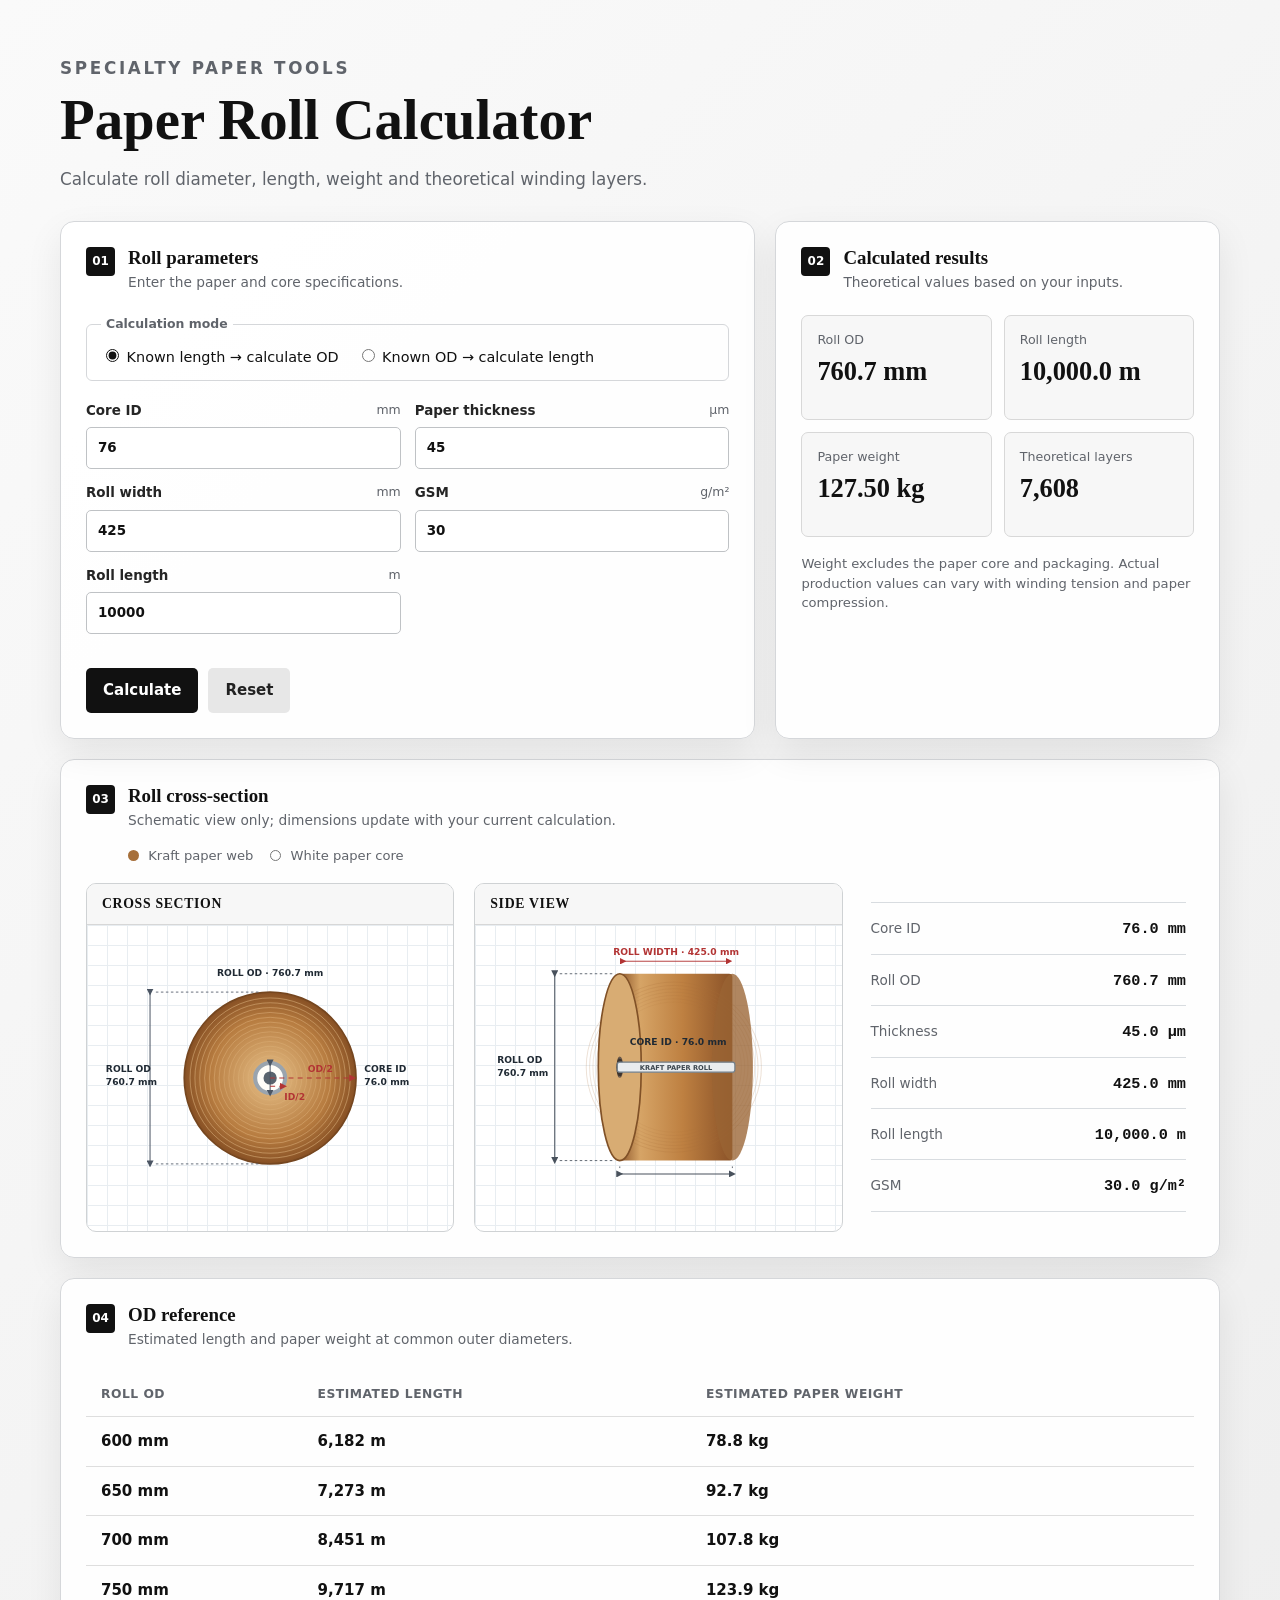
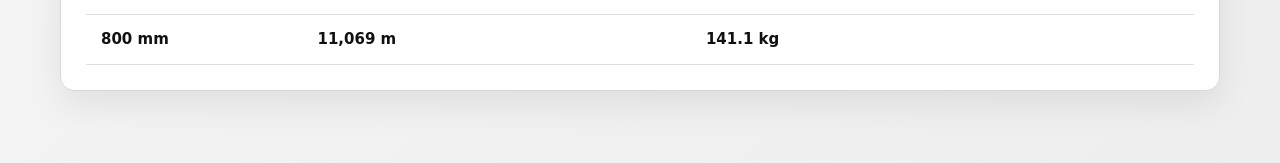
==== index.html @ d394c7b8 "Initial commit: Paper Roll Calculator (English only)" ====
<!doctype html>
<html lang="en">
<head>
  <meta charset="utf-8">
  <meta name="viewport" content="width=device-width, initial-scale=1">
  <title>Paper Roll Calculator</title>
  <link rel="stylesheet" href="style.css">
</head>
<body>
  <main class="page-shell">
    <header class="hero">
      <p class="eyebrow">SPECIALTY PAPER TOOLS</p>
      <h1>Paper Roll Calculator</h1>
      <p>Calculate roll diameter, length, weight and theoretical winding layers.</p>
    </header>

    <section class="calculator-grid" aria-label="Paper roll calculator">
      <form class="card input-card" id="calculator-form">
        <div class="card-heading"><span>01</span><div><h2>Roll parameters</h2><p>Enter the paper and core specifications.</p></div></div>

        <fieldset class="mode-control">
          <legend>Calculation mode</legend>
          <label><input type="radio" name="mode" value="length" checked> Known length → calculate OD</label>
          <label><input type="radio" name="mode" value="od"> Known OD → calculate length</label>
        </fieldset>

        <div class="field-grid">
          <label>Core ID <span>mm</span><input id="core-id" type="number" min="1" step="0.1" value="76"></label>
          <label>Paper thickness <span>μm</span><input id="thickness" type="number" min="0.1" step="0.1" value="45"></label>
          <label>Roll width <span>mm</span><input id="width" type="number" min="1" step="0.1" value="425"></label>
          <label>GSM <span>g/m²</span><input id="gsm" type="number" min="1" step="0.1" value="30"></label>
          <label id="length-field">Roll length <span>m</span><input id="length" type="number" min="1" step="1" value="10000"></label>
          <label id="od-field" class="is-hidden">Roll OD <span>mm</span><input id="od" type="number" min="1" step="0.1" value="760.7"></label>
        </div>
        <p class="form-error" id="form-error" role="alert"></p>
        <div class="button-row"><button type="submit">Calculate</button><button type="button" class="secondary" id="reset">Reset</button></div>
      </form>

      <section class="card results-card" aria-live="polite">
        <div class="card-heading"><span>02</span><div><h2>Calculated results</h2><p>Theoretical values based on your inputs.</p></div></div>
        <div class="results-grid">
          <div><span>Roll OD</span><strong id="result-od">—</strong></div>
          <div><span>Roll length</span><strong id="result-length">—</strong></div>
          <div><span>Paper weight</span><strong id="result-weight">—</strong></div>
          <div><span>Theoretical layers</span><strong id="result-layers">—</strong></div>
        </div>
        <p class="note">Weight excludes the paper core and packaging. Actual production values can vary with winding tension and paper compression.</p>
      </section>
    </section>

    <section class="card visual-card">
      <div class="card-heading"><span>03</span><div><h2>Roll cross-section</h2><p>Schematic view only; dimensions update with your current calculation.</p></div></div>
      <div class="visual-legend"><span class="swatch paper"></span> Kraft paper web <span class="swatch core"></span> White paper core</div>
      <div class="visual-grid">
        <figure class="roll-figure"><figcaption>Cross section</figcaption><div id="cross-section" class="svg-wrap"></div></figure>
        <figure class="roll-figure"><figcaption>Side view</figcaption><div id="side-view" class="svg-wrap"></div></figure>
        <aside class="spec-summary" aria-label="Current roll specifications" id="spec-summary"></aside>
      </div>
    </section>

    <section class="card compare-card">
      <div class="card-heading"><span>04</span><div><h2>OD reference</h2><p>Estimated length and paper weight at common outer diameters.</p></div></div>
      <div class="table-wrap"><table><thead><tr><th>Roll OD</th><th>Estimated length</th><th>Estimated paper weight</th></tr></thead><tbody id="comparison-body"></tbody></table></div>
    </section>
  </main>
  <script src="script.js"></script>
</body>
</html>
---- style.css ----
:root { --ink:#111; --muted:#60646b; --line:#d5d7da; --paper:#f1f2f3; --paper-light:#fff; --kraft:#a66f3a; --kraft-dark:#75461f; --core:#faf9f5; --accent:#111; --shadow:0 14px 36px rgba(0,0,0,.08); }
* { box-sizing:border-box; }
body { margin:0; color:var(--ink); font:15px/1.5 Inter, ui-sans-serif, system-ui, -apple-system, "Segoe UI", sans-serif; background:linear-gradient(135deg,#fafafa,#eeeeee); }
.page-shell { width:min(1160px,calc(100% - 32px)); margin:0 auto; padding:56px 0 72px; }
.hero { max-width:700px; margin-bottom:28px; }.eyebrow { margin:0 0 8px; color:var(--accent); font-size:.74rem; font-weight:800; letter-spacing:.16em; }.hero h1 { margin:0; font:700 clamp(2rem,5vw,3.55rem)/1.08 Georgia,serif; }.hero p { color:var(--muted); font-size:1.05rem; }
.calculator-grid { display:grid; grid-template-columns:1.22fr .78fr; gap:20px; }.card { background:rgba(255,255,255,.94); border:1px solid var(--line); border-radius:14px; box-shadow:var(--shadow); padding:25px; }.card-heading { display:flex; gap:13px; align-items:flex-start; margin-bottom:22px; }.card-heading>span { display:grid; place-items:center; flex:0 0 29px; height:29px; border-radius:4px; background:#111; color:#fff; font-size:.75rem; font-weight:800; }.card h2 { margin:0; font:700 1.18rem/1.15 Georgia,serif; }.card-heading p { margin:4px 0 0; color:var(--muted); font-size:.86rem; }
fieldset { margin:0 0 20px; padding:12px 14px; border:1px solid var(--line); border-radius:6px; } legend { color:var(--muted); padding:0 5px; font-size:.78rem; font-weight:700; }.mode-control { display:flex; gap:18px; flex-wrap:wrap; }.mode-control label { cursor:pointer; font-size:.9rem; }.mode-control input { accent-color:var(--accent); }
.field-grid { display:grid; grid-template-columns:repeat(2,1fr); gap:14px; }.field-grid label { display:grid; grid-template-columns:1fr auto; gap:6px; color:#252525; font-size:.84rem; font-weight:700; }.field-grid label span { color:var(--muted); font-size:.78rem; font-weight:500; }.field-grid input { grid-column:1/-1; width:100%; border:1px solid #bfc2c5; border-radius:5px; background:#fff; color:var(--ink); padding:10px 11px; font:inherit; outline:none; }.field-grid input:focus { border-color:#111; box-shadow:0 0 0 3px rgba(0,0,0,.1); }.is-hidden { display:none !important; }.form-error { min-height:1.25em; margin:12px 0 0; color:#a4352d; font-size:.85rem; }.button-row { display:flex; gap:10px; margin-top:5px; } button { border:0; border-radius:5px; background:var(--accent); color:white; cursor:pointer; padding:11px 17px; font:inherit; font-weight:750; } button:hover { background:#333; } button.secondary { background:#e7e7e7; color:#222; }
.results-grid { display:grid; grid-template-columns:repeat(2,1fr); gap:12px; }.results-grid>div { min-height:105px; padding:15px; border:1px solid #d8d8d8; border-radius:7px; background:#f7f7f7; }.results-grid span { display:block; color:var(--muted); font-size:.79rem; }.results-grid strong { display:block; margin-top:8px; font:700 clamp(1.25rem,2.5vw,1.65rem)/1.05 Georgia,serif; color:var(--accent); }.note { margin:17px 0 0; color:var(--muted); font-size:.82rem; }
.visual-card,.compare-card { margin-top:20px; }.visual-legend { margin:-7px 0 17px 42px; color:var(--muted); font-size:.82rem; }.swatch { display:inline-block; width:11px; height:11px; margin:0 5px 0 13px; border-radius:50%; vertical-align:-1px; }.swatch:first-child { margin-left:0; }.swatch.paper { background:var(--kraft); }.swatch.core { background:#fff; border:1px solid #777; }.visual-grid { display:grid; grid-template-columns:minmax(0,1fr) minmax(0,1fr) minmax(220px,.9fr); gap:20px; align-items:stretch; }.roll-figure { margin:0; min-width:0; border:1px solid #cfd2d4; border-radius:10px; background:#fff; overflow:hidden; }.roll-figure figcaption { padding:12px 15px; color:#111; border-bottom:1px solid #d7d7d7; background:#f7f7f7; font:700 .86rem Georgia,serif; text-transform:uppercase; letter-spacing:.05em; }.svg-wrap { min-height:305px; padding:8px; background-image:linear-gradient(#e8edf1 1px,transparent 1px),linear-gradient(90deg,#e8edf1 1px,transparent 1px); background-size:20px 20px; }.svg-wrap svg { display:block; width:100%; height:290px; }.spec-summary { display:grid; align-content:center; padding:0 8px; }.spec-summary div { display:flex; justify-content:space-between; align-items:baseline; gap:12px; padding:15px 0; border-bottom:1px solid #d8dce0; }.spec-summary div:first-child { border-top:1px solid #d8dce0; }.spec-summary span { color:var(--muted); font-size:.85rem; }.spec-summary strong { color:#111; font:700 .95rem ui-monospace,SFMono-Regular,Menlo,Consolas,monospace; text-align:right; }.table-wrap { overflow-x:auto; } table { width:100%; border-collapse:collapse; text-align:left; } th,td { padding:13px 15px; border-bottom:1px solid #dedede; white-space:nowrap; } th { color:var(--muted); font-size:.77rem; letter-spacing:.04em; text-transform:uppercase; } td { font-weight:650; } td:first-child { color:var(--accent); }
@media (max-width:960px) { .visual-grid { grid-template-columns:1fr 1fr; }.spec-summary { grid-column:1/-1; grid-template-columns:repeat(3,1fr); gap:0 18px; }.spec-summary div { padding:12px 0; } }
@media (max-width:760px) { .page-shell { width:min(100% - 22px,1160px); padding-top:33px; }.calculator-grid,.visual-grid { grid-template-columns:1fr; }.card { padding:19px; }.visual-legend { margin-left:0; }.svg-wrap { min-height:265px; }.svg-wrap svg { height:250px; }.spec-summary { grid-column:auto; grid-template-columns:1fr; } }
@media (max-width:410px) { .field-grid,.results-grid { grid-template-columns:1fr; }.mode-control { display:grid; gap:8px; } }
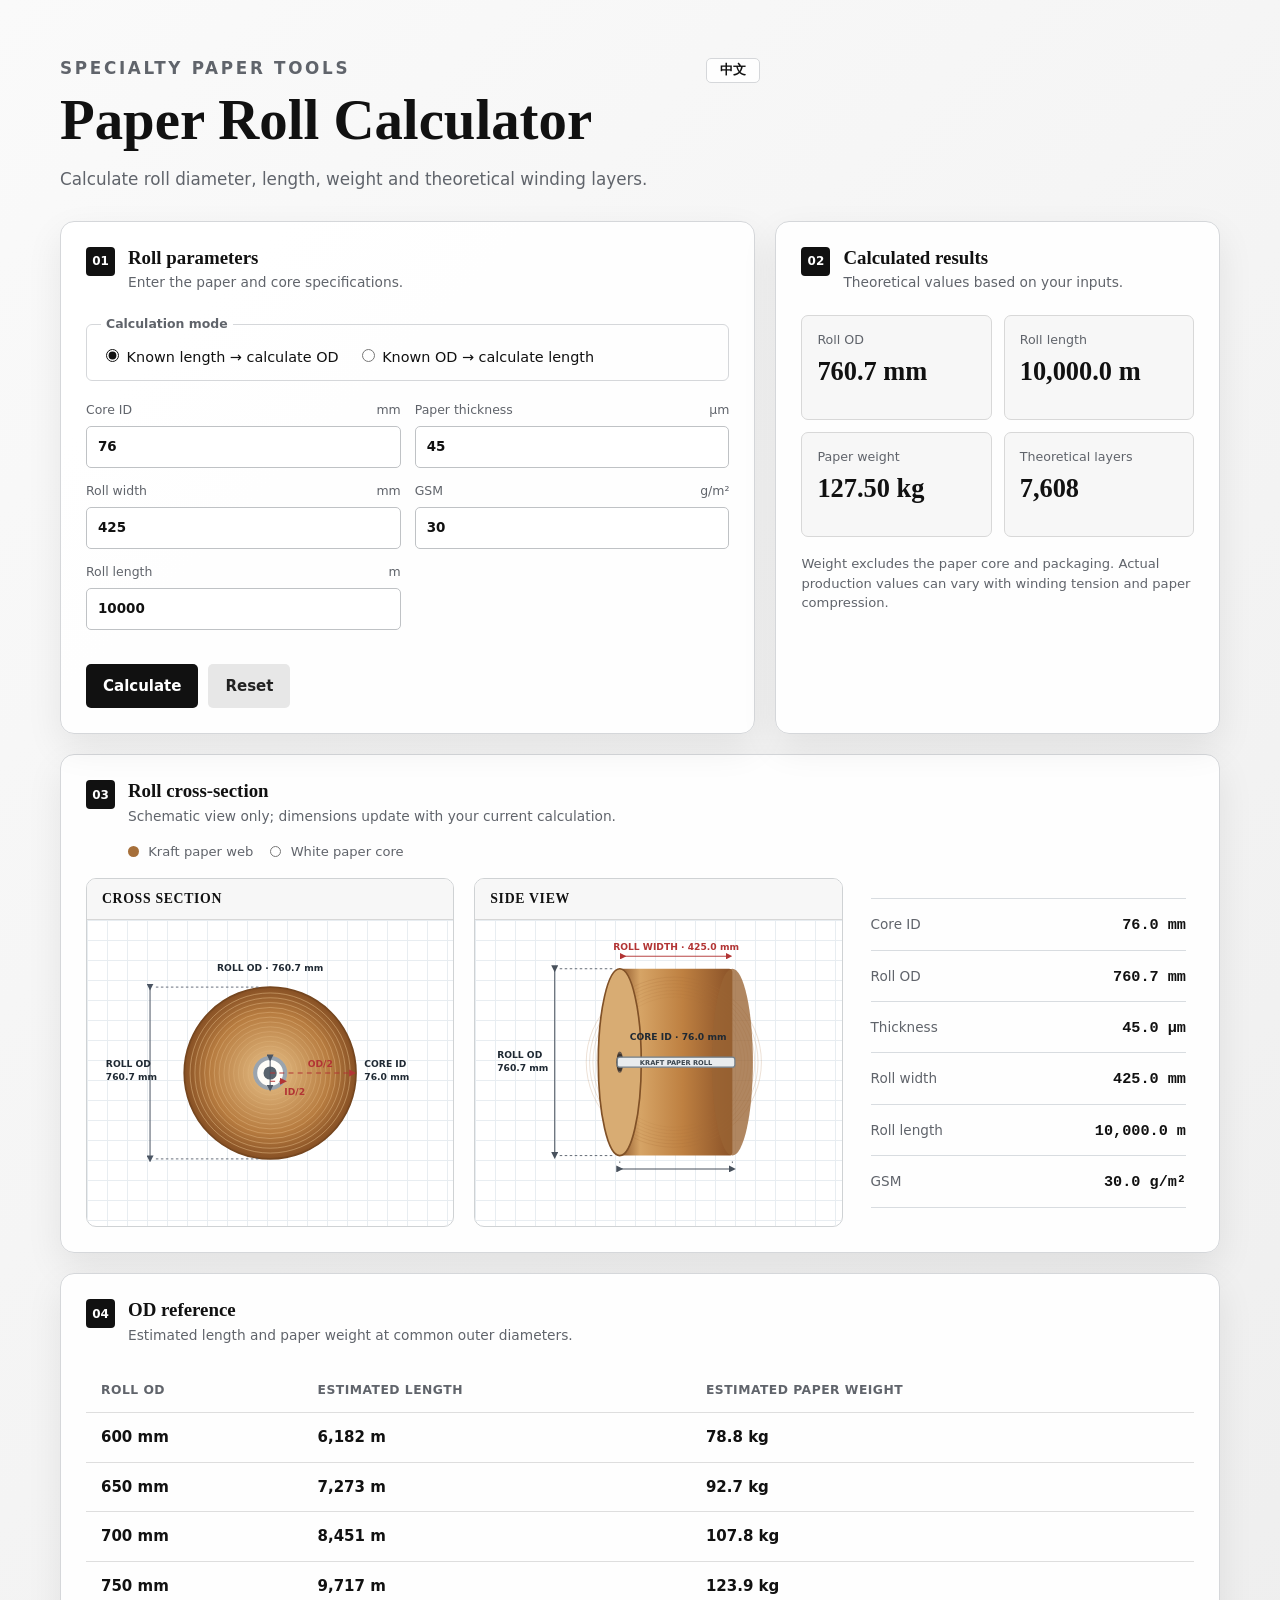
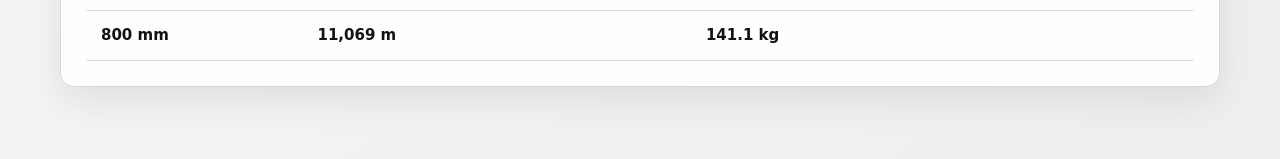
==== commit 2b6b7619: "feat: add Chinese/English bilingual support, README docs (CC BY-NC-SA 4.0)" ====
--- a/index.html
+++ b/index.html
@@ -1,66 +1,69 @@
 <!doctype html>
-<html lang="en">
+<html lang="en" id="html-root">
 <head>
   <meta charset="utf-8">
   <meta name="viewport" content="width=device-width, initial-scale=1">
-  <title>Paper Roll Calculator</title>
+  <title data-i18n="title">Paper Roll Calculator</title>
   <link rel="stylesheet" href="style.css">
 </head>
 <body>
   <main class="page-shell">
     <header class="hero">
-      <p class="eyebrow">SPECIALTY PAPER TOOLS</p>
-      <h1>Paper Roll Calculator</h1>
-      <p>Calculate roll diameter, length, weight and theoretical winding layers.</p>
+      <div class="hero-top">
+        <p class="eyebrow" data-i18n="eyebrow">SPECIALTY PAPER TOOLS</p>
+        <button class="lang-toggle" id="lang-toggle" type="button" aria-label="Switch language">中文</button>
+      </div>
+      <h1 data-i18n="heading">Paper Roll Calculator</h1>
+      <p data-i18n="subheading">Calculate roll diameter, length, weight and theoretical winding layers.</p>
     </header>
 
     <section class="calculator-grid" aria-label="Paper roll calculator">
       <form class="card input-card" id="calculator-form">
-        <div class="card-heading"><span>01</span><div><h2>Roll parameters</h2><p>Enter the paper and core specifications.</p></div></div>
+        <div class="card-heading"><span>01</span><div><h2 data-i18n="input_title">Roll parameters</h2><p data-i18n="input_desc">Enter the paper and core specifications.</p></div></div>
 
         <fieldset class="mode-control">
-          <legend>Calculation mode</legend>
-          <label><input type="radio" name="mode" value="length" checked> Known length → calculate OD</label>
-          <label><input type="radio" name="mode" value="od"> Known OD → calculate length</label>
+          <legend data-i18n="mode_legend">Calculation mode</legend>
+          <label><input type="radio" name="mode" value="length" checked> <span data-i18n="mode_length">Known length → calculate OD</span></label>
+          <label><input type="radio" name="mode" value="od"> <span data-i18n="mode_od">Known OD → calculate length</span></label>
         </fieldset>
 
         <div class="field-grid">
-          <label>Core ID <span>mm</span><input id="core-id" type="number" min="1" step="0.1" value="76"></label>
-          <label>Paper thickness <span>μm</span><input id="thickness" type="number" min="0.1" step="0.1" value="45"></label>
-          <label>Roll width <span>mm</span><input id="width" type="number" min="1" step="0.1" value="425"></label>
-          <label>GSM <span>g/m²</span><input id="gsm" type="number" min="1" step="0.1" value="30"></label>
-          <label id="length-field">Roll length <span>m</span><input id="length" type="number" min="1" step="1" value="10000"></label>
-          <label id="od-field" class="is-hidden">Roll OD <span>mm</span><input id="od" type="number" min="1" step="0.1" value="760.7"></label>
+          <label><span data-i18n="f_core_id">Core ID</span> <em>mm</em><input id="core-id" type="number" min="1" step="0.1" value="76"></label>
+          <label><span data-i18n="f_thickness">Paper thickness</span> <em>μm</em><input id="thickness" type="number" min="0.1" step="0.1" value="45"></label>
+          <label><span data-i18n="f_width">Roll width</span> <em>mm</em><input id="width" type="number" min="1" step="0.1" value="425"></label>
+          <label><span data-i18n="f_gsm">GSM</span> <em>g/m²</em><input id="gsm" type="number" min="1" step="0.1" value="30"></label>
+          <label id="length-field"><span data-i18n="f_length">Roll length</span> <em>m</em><input id="length" type="number" min="1" step="1" value="10000"></label>
+          <label id="od-field" class="is-hidden"><span data-i18n="f_od">Roll OD</span> <em>mm</em><input id="od" type="number" min="1" step="0.1" value="760.7"></label>
         </div>
         <p class="form-error" id="form-error" role="alert"></p>
-        <div class="button-row"><button type="submit">Calculate</button><button type="button" class="secondary" id="reset">Reset</button></div>
+        <div class="button-row"><button type="submit" data-i18n="btn_calc">Calculate</button><button type="button" class="secondary" id="reset" data-i18n="btn_reset">Reset</button></div>
       </form>
 
       <section class="card results-card" aria-live="polite">
-        <div class="card-heading"><span>02</span><div><h2>Calculated results</h2><p>Theoretical values based on your inputs.</p></div></div>
+        <div class="card-heading"><span>02</span><div><h2 data-i18n="result_title">Calculated results</h2><p data-i18n="result_desc">Theoretical values based on your inputs.</p></div></div>
         <div class="results-grid">
-          <div><span>Roll OD</span><strong id="result-od">—</strong></div>
-          <div><span>Roll length</span><strong id="result-length">—</strong></div>
-          <div><span>Paper weight</span><strong id="result-weight">—</strong></div>
-          <div><span>Theoretical layers</span><strong id="result-layers">—</strong></div>
+          <div><span data-i18n="r_od">Roll OD</span><strong id="result-od">—</strong></div>
+          <div><span data-i18n="r_length">Roll length</span><strong id="result-length">—</strong></div>
+          <div><span data-i18n="r_weight">Paper weight</span><strong id="result-weight">—</strong></div>
+          <div><span data-i18n="r_layers">Theoretical layers</span><strong id="result-layers">—</strong></div>
         </div>
-        <p class="note">Weight excludes the paper core and packaging. Actual production values can vary with winding tension and paper compression.</p>
+        <p class="note" data-i18n="result_note">Weight excludes the paper core and packaging. Actual production values can vary with winding tension and paper compression.</p>
       </section>
     </section>
 
     <section class="card visual-card">
-      <div class="card-heading"><span>03</span><div><h2>Roll cross-section</h2><p>Schematic view only; dimensions update with your current calculation.</p></div></div>
-      <div class="visual-legend"><span class="swatch paper"></span> Kraft paper web <span class="swatch core"></span> White paper core</div>
+      <div class="card-heading"><span>03</span><div><h2 data-i18n="visual_title">Roll cross-section</h2><p data-i18n="visual_desc">Schematic view only; dimensions update with your current calculation.</p></div></div>
+      <div class="visual-legend"><span class="swatch paper"></span> <span data-i18n="legend_paper">Kraft paper web</span> <span class="swatch core"></span> <span data-i18n="legend_core">White paper core</span></div>
       <div class="visual-grid">
-        <figure class="roll-figure"><figcaption>Cross section</figcaption><div id="cross-section" class="svg-wrap"></div></figure>
-        <figure class="roll-figure"><figcaption>Side view</figcaption><div id="side-view" class="svg-wrap"></div></figure>
+        <figure class="roll-figure"><figcaption data-i18n="fig_cross">Cross section</figcaption><div id="cross-section" class="svg-wrap"></div></figure>
+        <figure class="roll-figure"><figcaption data-i18n="fig_side">Side view</figcaption><div id="side-view" class="svg-wrap"></div></figure>
         <aside class="spec-summary" aria-label="Current roll specifications" id="spec-summary"></aside>
       </div>
     </section>
 
     <section class="card compare-card">
-      <div class="card-heading"><span>04</span><div><h2>OD reference</h2><p>Estimated length and paper weight at common outer diameters.</p></div></div>
-      <div class="table-wrap"><table><thead><tr><th>Roll OD</th><th>Estimated length</th><th>Estimated paper weight</th></tr></thead><tbody id="comparison-body"></tbody></table></div>
+      <div class="card-heading"><span>04</span><div><h2 data-i18n="compare_title">OD reference</h2><p data-i18n="compare_desc">Estimated length and paper weight at common outer diameters.</p></div></div>
+      <div class="table-wrap"><table><thead><tr><th data-i18n="th_od">Roll OD</th><th data-i18n="th_length">Estimated length</th><th data-i18n="th_weight">Estimated paper weight</th></tr></thead><tbody id="comparison-body"></tbody></table></div>
     </section>
   </main>
   <script src="script.js"></script>
--- a/style.css
+++ b/style.css
@@ -2,10 +2,10 @@
 * { box-sizing:border-box; }
 body { margin:0; color:var(--ink); font:15px/1.5 Inter, ui-sans-serif, system-ui, -apple-system, "Segoe UI", sans-serif; background:linear-gradient(135deg,#fafafa,#eeeeee); }
 .page-shell { width:min(1160px,calc(100% - 32px)); margin:0 auto; padding:56px 0 72px; }
-.hero { max-width:700px; margin-bottom:28px; }.eyebrow { margin:0 0 8px; color:var(--accent); font-size:.74rem; font-weight:800; letter-spacing:.16em; }.hero h1 { margin:0; font:700 clamp(2rem,5vw,3.55rem)/1.08 Georgia,serif; }.hero p { color:var(--muted); font-size:1.05rem; }
+.hero { max-width:700px; margin-bottom:28px; }.hero-top { display:flex; justify-content:space-between; align-items:flex-start; gap:12px; }.eyebrow { margin:0 0 8px; color:var(--accent); font-size:.74rem; font-weight:800; letter-spacing:.16em; }.hero h1 { margin:0; font:700 clamp(2rem,5vw,3.55rem)/1.08 Georgia,serif; }.hero p { color:var(--muted); font-size:1.05rem; }.lang-toggle { flex-shrink:0; margin-top:2px; padding:5px 13px; border:1.5px solid var(--line); border-radius:5px; background:rgba(255,255,255,.85); color:var(--ink); font:700 .8rem/1 system-ui,sans-serif; cursor:pointer; transition:border-color .15s,background .15s; }.lang-toggle:hover { border-color:var(--accent); background:#fff; }
 .calculator-grid { display:grid; grid-template-columns:1.22fr .78fr; gap:20px; }.card { background:rgba(255,255,255,.94); border:1px solid var(--line); border-radius:14px; box-shadow:var(--shadow); padding:25px; }.card-heading { display:flex; gap:13px; align-items:flex-start; margin-bottom:22px; }.card-heading>span { display:grid; place-items:center; flex:0 0 29px; height:29px; border-radius:4px; background:#111; color:#fff; font-size:.75rem; font-weight:800; }.card h2 { margin:0; font:700 1.18rem/1.15 Georgia,serif; }.card-heading p { margin:4px 0 0; color:var(--muted); font-size:.86rem; }
 fieldset { margin:0 0 20px; padding:12px 14px; border:1px solid var(--line); border-radius:6px; } legend { color:var(--muted); padding:0 5px; font-size:.78rem; font-weight:700; }.mode-control { display:flex; gap:18px; flex-wrap:wrap; }.mode-control label { cursor:pointer; font-size:.9rem; }.mode-control input { accent-color:var(--accent); }
-.field-grid { display:grid; grid-template-columns:repeat(2,1fr); gap:14px; }.field-grid label { display:grid; grid-template-columns:1fr auto; gap:6px; color:#252525; font-size:.84rem; font-weight:700; }.field-grid label span { color:var(--muted); font-size:.78rem; font-weight:500; }.field-grid input { grid-column:1/-1; width:100%; border:1px solid #bfc2c5; border-radius:5px; background:#fff; color:var(--ink); padding:10px 11px; font:inherit; outline:none; }.field-grid input:focus { border-color:#111; box-shadow:0 0 0 3px rgba(0,0,0,.1); }.is-hidden { display:none !important; }.form-error { min-height:1.25em; margin:12px 0 0; color:#a4352d; font-size:.85rem; }.button-row { display:flex; gap:10px; margin-top:5px; } button { border:0; border-radius:5px; background:var(--accent); color:white; cursor:pointer; padding:11px 17px; font:inherit; font-weight:750; } button:hover { background:#333; } button.secondary { background:#e7e7e7; color:#222; }
+.field-grid { display:grid; grid-template-columns:repeat(2,1fr); gap:14px; }.field-grid label { display:grid; grid-template-columns:1fr auto; gap:6px; color:#252525; font-size:.84rem; font-weight:700; }.field-grid label span { color:var(--muted); font-size:.78rem; font-weight:500; }.field-grid label em { font-style:normal; color:var(--muted); font-size:.78rem; font-weight:500; }.field-grid input { grid-column:1/-1; width:100%; border:1px solid #bfc2c5; border-radius:5px; background:#fff; color:var(--ink); padding:10px 11px; font:inherit; outline:none; }.field-grid input:focus { border-color:#111; box-shadow:0 0 0 3px rgba(0,0,0,.1); }.is-hidden { display:none !important; }.form-error { min-height:1.25em; margin:12px 0 0; color:#a4352d; font-size:.85rem; }.button-row { display:flex; gap:10px; margin-top:5px; } button { border:0; border-radius:5px; background:var(--accent); color:white; cursor:pointer; padding:11px 17px; font:inherit; font-weight:750; } button:hover { background:#333; } button.secondary { background:#e7e7e7; color:#222; }
 .results-grid { display:grid; grid-template-columns:repeat(2,1fr); gap:12px; }.results-grid>div { min-height:105px; padding:15px; border:1px solid #d8d8d8; border-radius:7px; background:#f7f7f7; }.results-grid span { display:block; color:var(--muted); font-size:.79rem; }.results-grid strong { display:block; margin-top:8px; font:700 clamp(1.25rem,2.5vw,1.65rem)/1.05 Georgia,serif; color:var(--accent); }.note { margin:17px 0 0; color:var(--muted); font-size:.82rem; }
 .visual-card,.compare-card { margin-top:20px; }.visual-legend { margin:-7px 0 17px 42px; color:var(--muted); font-size:.82rem; }.swatch { display:inline-block; width:11px; height:11px; margin:0 5px 0 13px; border-radius:50%; vertical-align:-1px; }.swatch:first-child { margin-left:0; }.swatch.paper { background:var(--kraft); }.swatch.core { background:#fff; border:1px solid #777; }.visual-grid { display:grid; grid-template-columns:minmax(0,1fr) minmax(0,1fr) minmax(220px,.9fr); gap:20px; align-items:stretch; }.roll-figure { margin:0; min-width:0; border:1px solid #cfd2d4; border-radius:10px; background:#fff; overflow:hidden; }.roll-figure figcaption { padding:12px 15px; color:#111; border-bottom:1px solid #d7d7d7; background:#f7f7f7; font:700 .86rem Georgia,serif; text-transform:uppercase; letter-spacing:.05em; }.svg-wrap { min-height:305px; padding:8px; background-image:linear-gradient(#e8edf1 1px,transparent 1px),linear-gradient(90deg,#e8edf1 1px,transparent 1px); background-size:20px 20px; }.svg-wrap svg { display:block; width:100%; height:290px; }.spec-summary { display:grid; align-content:center; padding:0 8px; }.spec-summary div { display:flex; justify-content:space-between; align-items:baseline; gap:12px; padding:15px 0; border-bottom:1px solid #d8dce0; }.spec-summary div:first-child { border-top:1px solid #d8dce0; }.spec-summary span { color:var(--muted); font-size:.85rem; }.spec-summary strong { color:#111; font:700 .95rem ui-monospace,SFMono-Regular,Menlo,Consolas,monospace; text-align:right; }.table-wrap { overflow-x:auto; } table { width:100%; border-collapse:collapse; text-align:left; } th,td { padding:13px 15px; border-bottom:1px solid #dedede; white-space:nowrap; } th { color:var(--muted); font-size:.77rem; letter-spacing:.04em; text-transform:uppercase; } td { font-weight:650; } td:first-child { color:var(--accent); }
 @media (max-width:960px) { .visual-grid { grid-template-columns:1fr 1fr; }.spec-summary { grid-column:1/-1; grid-template-columns:repeat(3,1fr); gap:0 18px; }.spec-summary div { padding:12px 0; } }
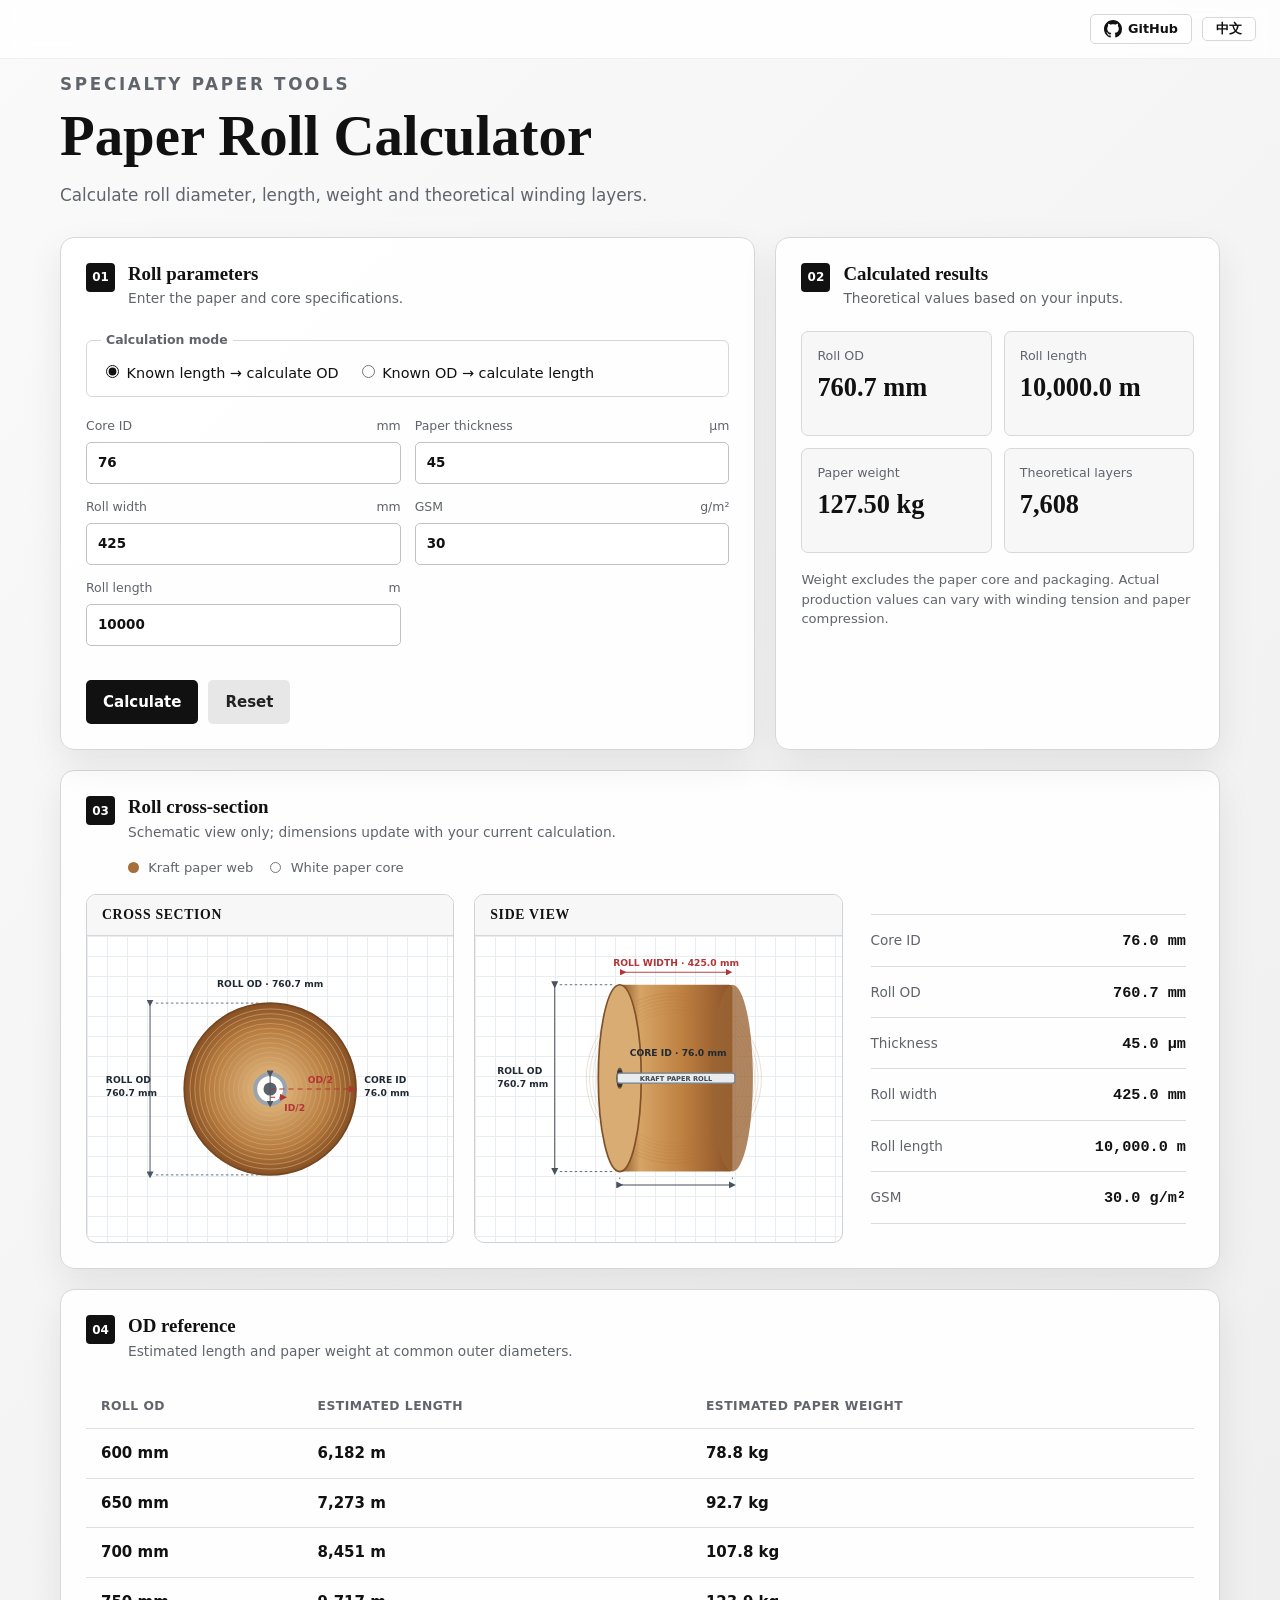
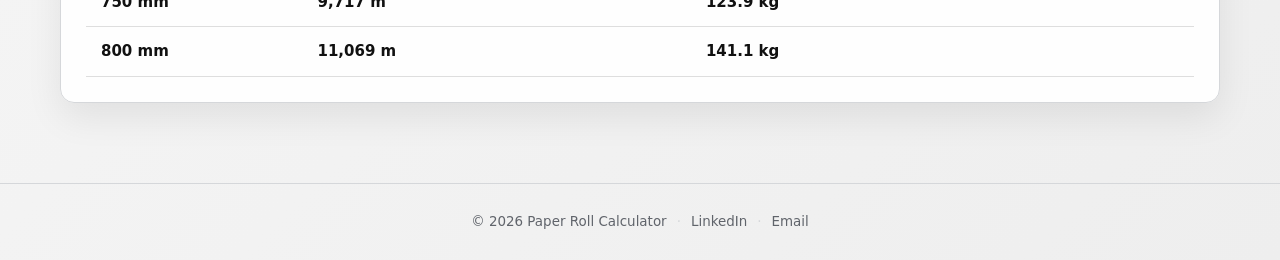
==== commit 5d4d0558: "Adjustment Changed the location of buttons, added contact information." ====
--- a/index.html
+++ b/index.html
@@ -7,11 +7,17 @@
   <link rel="stylesheet" href="style.css">
 </head>
 <body>
+  <nav class="top-bar">
+    <a class="gh-link" href="https://github.com/feyzhen/Paper-Roll-Calculator" target="_blank" rel="noopener" aria-label="GitHub repository">
+      <svg viewBox="0 0 16 16" width="18" height="18" fill="currentColor" aria-hidden="true"><path d="M8 0C3.58 0 0 3.58 0 8c0 3.54 2.29 6.53 5.47 7.59.4.07.55-.17.55-.38 0-.19-.01-.82-.01-1.49-2.01.37-2.53-.49-2.69-.94-.09-.23-.48-.94-.82-1.13-.28-.15-.68-.52-.01-.53.63-.01 1.08.58 1.23.82.72 1.21 1.87.87 2.33.66.07-.52.28-.87.51-1.07-1.78-.2-3.64-.89-3.64-3.95 0-.87.31-1.59.82-2.15-.08-.2-.36-1.02.08-2.12 0 0 .67-.21 2.2.82.64-.18 1.32-.27 2-.27.68 0 1.36.09 2 .27 1.53-1.04 2.2-.82 2.2-.82.44 1.1.16 1.92.08 2.12.51.56.82 1.27.82 2.15 0 3.07-1.87 3.75-3.65 3.95.29.25.54.73.54 1.48 0 1.07-.01 1.93-.01 2.2 0 .21.15.46.55.38A8.013 8.013 0 0016 8c0-4.42-3.58-8-8-8z"/></svg>
+      <span>GitHub</span>
+    </a>
+    <button class="lang-toggle" id="lang-toggle" type="button" aria-label="Switch language">中文</button>
+  </nav>
   <main class="page-shell">
     <header class="hero">
       <div class="hero-top">
         <p class="eyebrow" data-i18n="eyebrow">SPECIALTY PAPER TOOLS</p>
-        <button class="lang-toggle" id="lang-toggle" type="button" aria-label="Switch language">中文</button>
       </div>
       <h1 data-i18n="heading">Paper Roll Calculator</h1>
       <p data-i18n="subheading">Calculate roll diameter, length, weight and theoretical winding layers.</p>
@@ -36,7 +42,7 @@
           <label id="od-field" class="is-hidden"><span data-i18n="f_od">Roll OD</span> <em>mm</em><input id="od" type="number" min="1" step="0.1" value="760.7"></label>
         </div>
         <p class="form-error" id="form-error" role="alert"></p>
-        <div class="button-row"><button type="submit" data-i18n="btn_calc">Calculate</button><button type="button" class="secondary" id="reset" data-i18n="btn_reset">Reset</button></div>
+        <div class="button-row"><button type="submit" data-i18n="btn_calc">Calculate</button><button type="button" class="secondary" id="btn-reset" data-i18n="btn_reset">Reset</button></div>
       </form>
 
       <section class="card results-card" aria-live="polite">
@@ -66,6 +72,15 @@
       <div class="table-wrap"><table><thead><tr><th data-i18n="th_od">Roll OD</th><th data-i18n="th_length">Estimated length</th><th data-i18n="th_weight">Estimated paper weight</th></tr></thead><tbody id="comparison-body"></tbody></table></div>
     </section>
   </main>
+  <footer class="site-footer">
+    <div class="footer-inner">
+      <span class="footer-copy" data-i18n="footer_copy">&copy; 2026 Paper Roll Calculator</span>
+      <span class="footer-sep">&middot;</span>
+      <a href="https://www.linkedin.com/in/yaming-ye" target="_blank" rel="noopener" data-i18n="footer_linkedin">LinkedIn</a>
+      <span class="footer-sep">&middot;</span>
+      <a href="mailto:ming@kaifengpaper.com" data-i18n="footer_email">Email</a>
+    </div>
+  </footer>
   <script src="script.js"></script>
 </body>
 </html>
--- a/style.css
+++ b/style.css
@@ -1,13 +1,14 @@
 :root { --ink:#111; --muted:#60646b; --line:#d5d7da; --paper:#f1f2f3; --paper-light:#fff; --kraft:#a66f3a; --kraft-dark:#75461f; --core:#faf9f5; --accent:#111; --shadow:0 14px 36px rgba(0,0,0,.08); }
 * { box-sizing:border-box; }
 body { margin:0; color:var(--ink); font:15px/1.5 Inter, ui-sans-serif, system-ui, -apple-system, "Segoe UI", sans-serif; background:linear-gradient(135deg,#fafafa,#eeeeee); }
-.page-shell { width:min(1160px,calc(100% - 32px)); margin:0 auto; padding:56px 0 72px; }
-.hero { max-width:700px; margin-bottom:28px; }.hero-top { display:flex; justify-content:space-between; align-items:flex-start; gap:12px; }.eyebrow { margin:0 0 8px; color:var(--accent); font-size:.74rem; font-weight:800; letter-spacing:.16em; }.hero h1 { margin:0; font:700 clamp(2rem,5vw,3.55rem)/1.08 Georgia,serif; }.hero p { color:var(--muted); font-size:1.05rem; }.lang-toggle { flex-shrink:0; margin-top:2px; padding:5px 13px; border:1.5px solid var(--line); border-radius:5px; background:rgba(255,255,255,.85); color:var(--ink); font:700 .8rem/1 system-ui,sans-serif; cursor:pointer; transition:border-color .15s,background .15s; }.lang-toggle:hover { border-color:var(--accent); background:#fff; }
+.page-shell { width:min(1160px,calc(100% - 32px)); margin:0 auto; padding:72px 0 40px; }
+.hero { max-width:700px; margin-bottom:28px; }.hero-top { display:flex; justify-content:space-between; align-items:flex-start; gap:12px; }.eyebrow { margin:0 0 8px; color:var(--accent); font-size:.74rem; font-weight:800; letter-spacing:.16em; }.hero h1 { margin:0; font:700 clamp(2rem,5vw,3.55rem)/1.08 Georgia,serif; }.hero p { color:var(--muted); font-size:1.05rem; }.top-bar { position:fixed; top:0; right:0; left:0; z-index:100; display:flex; justify-content:flex-end; align-items:center; gap:10px; padding:14px 24px; background:rgba(255,255,255,.82); backdrop-filter:blur(10px); -webkit-backdrop-filter:blur(10px); border-bottom:1px solid rgba(0,0,0,.06); }.gh-link { display:inline-flex; align-items:center; gap:6px; padding:5px 13px; border:1.5px solid var(--line); border-radius:5px; background:rgba(255,255,255,.85); color:var(--ink); font:700 .8rem/1 system-ui,sans-serif; text-decoration:none; transition:border-color .15s,background .15s; }.gh-link:hover { border-color:var(--accent); background:#fff; }.gh-link svg { flex-shrink:0; }.lang-toggle { flex-shrink:0; padding:5px 13px; border:1.5px solid var(--line); border-radius:5px; background:rgba(255,255,255,.85); color:var(--ink); font:700 .8rem/1 system-ui,sans-serif; cursor:pointer; transition:border-color .15s,background .15s; }.lang-toggle:hover { border-color:var(--accent); background:#fff; }
+.site-footer { margin-top:40px; padding:28px 0; border-top:1px solid var(--line); text-align:center; }.footer-inner { display:flex; justify-content:center; align-items:center; gap:10px; flex-wrap:wrap; color:var(--muted); font-size:.84rem; }.footer-inner a { color:var(--muted); text-decoration:none; transition:color .15s; }.footer-inner a:hover { color:var(--ink); }.footer-sep { color:var(--line); }
 .calculator-grid { display:grid; grid-template-columns:1.22fr .78fr; gap:20px; }.card { background:rgba(255,255,255,.94); border:1px solid var(--line); border-radius:14px; box-shadow:var(--shadow); padding:25px; }.card-heading { display:flex; gap:13px; align-items:flex-start; margin-bottom:22px; }.card-heading>span { display:grid; place-items:center; flex:0 0 29px; height:29px; border-radius:4px; background:#111; color:#fff; font-size:.75rem; font-weight:800; }.card h2 { margin:0; font:700 1.18rem/1.15 Georgia,serif; }.card-heading p { margin:4px 0 0; color:var(--muted); font-size:.86rem; }
 fieldset { margin:0 0 20px; padding:12px 14px; border:1px solid var(--line); border-radius:6px; } legend { color:var(--muted); padding:0 5px; font-size:.78rem; font-weight:700; }.mode-control { display:flex; gap:18px; flex-wrap:wrap; }.mode-control label { cursor:pointer; font-size:.9rem; }.mode-control input { accent-color:var(--accent); }
 .field-grid { display:grid; grid-template-columns:repeat(2,1fr); gap:14px; }.field-grid label { display:grid; grid-template-columns:1fr auto; gap:6px; color:#252525; font-size:.84rem; font-weight:700; }.field-grid label span { color:var(--muted); font-size:.78rem; font-weight:500; }.field-grid label em { font-style:normal; color:var(--muted); font-size:.78rem; font-weight:500; }.field-grid input { grid-column:1/-1; width:100%; border:1px solid #bfc2c5; border-radius:5px; background:#fff; color:var(--ink); padding:10px 11px; font:inherit; outline:none; }.field-grid input:focus { border-color:#111; box-shadow:0 0 0 3px rgba(0,0,0,.1); }.is-hidden { display:none !important; }.form-error { min-height:1.25em; margin:12px 0 0; color:#a4352d; font-size:.85rem; }.button-row { display:flex; gap:10px; margin-top:5px; } button { border:0; border-radius:5px; background:var(--accent); color:white; cursor:pointer; padding:11px 17px; font:inherit; font-weight:750; } button:hover { background:#333; } button.secondary { background:#e7e7e7; color:#222; }
 .results-grid { display:grid; grid-template-columns:repeat(2,1fr); gap:12px; }.results-grid>div { min-height:105px; padding:15px; border:1px solid #d8d8d8; border-radius:7px; background:#f7f7f7; }.results-grid span { display:block; color:var(--muted); font-size:.79rem; }.results-grid strong { display:block; margin-top:8px; font:700 clamp(1.25rem,2.5vw,1.65rem)/1.05 Georgia,serif; color:var(--accent); }.note { margin:17px 0 0; color:var(--muted); font-size:.82rem; }
 .visual-card,.compare-card { margin-top:20px; }.visual-legend { margin:-7px 0 17px 42px; color:var(--muted); font-size:.82rem; }.swatch { display:inline-block; width:11px; height:11px; margin:0 5px 0 13px; border-radius:50%; vertical-align:-1px; }.swatch:first-child { margin-left:0; }.swatch.paper { background:var(--kraft); }.swatch.core { background:#fff; border:1px solid #777; }.visual-grid { display:grid; grid-template-columns:minmax(0,1fr) minmax(0,1fr) minmax(220px,.9fr); gap:20px; align-items:stretch; }.roll-figure { margin:0; min-width:0; border:1px solid #cfd2d4; border-radius:10px; background:#fff; overflow:hidden; }.roll-figure figcaption { padding:12px 15px; color:#111; border-bottom:1px solid #d7d7d7; background:#f7f7f7; font:700 .86rem Georgia,serif; text-transform:uppercase; letter-spacing:.05em; }.svg-wrap { min-height:305px; padding:8px; background-image:linear-gradient(#e8edf1 1px,transparent 1px),linear-gradient(90deg,#e8edf1 1px,transparent 1px); background-size:20px 20px; }.svg-wrap svg { display:block; width:100%; height:290px; }.spec-summary { display:grid; align-content:center; padding:0 8px; }.spec-summary div { display:flex; justify-content:space-between; align-items:baseline; gap:12px; padding:15px 0; border-bottom:1px solid #d8dce0; }.spec-summary div:first-child { border-top:1px solid #d8dce0; }.spec-summary span { color:var(--muted); font-size:.85rem; }.spec-summary strong { color:#111; font:700 .95rem ui-monospace,SFMono-Regular,Menlo,Consolas,monospace; text-align:right; }.table-wrap { overflow-x:auto; } table { width:100%; border-collapse:collapse; text-align:left; } th,td { padding:13px 15px; border-bottom:1px solid #dedede; white-space:nowrap; } th { color:var(--muted); font-size:.77rem; letter-spacing:.04em; text-transform:uppercase; } td { font-weight:650; } td:first-child { color:var(--accent); }
 @media (max-width:960px) { .visual-grid { grid-template-columns:1fr 1fr; }.spec-summary { grid-column:1/-1; grid-template-columns:repeat(3,1fr); gap:0 18px; }.spec-summary div { padding:12px 0; } }
-@media (max-width:760px) { .page-shell { width:min(100% - 22px,1160px); padding-top:33px; }.calculator-grid,.visual-grid { grid-template-columns:1fr; }.card { padding:19px; }.visual-legend { margin-left:0; }.svg-wrap { min-height:265px; }.svg-wrap svg { height:250px; }.spec-summary { grid-column:auto; grid-template-columns:1fr; } }
+@media (max-width:760px) { .page-shell { width:min(100% - 22px,1160px); padding-top:60px; }.top-bar { padding:10px 16px; gap:8px; }.calculator-grid,.visual-grid { grid-template-columns:1fr; }.card { padding:19px; }.visual-legend { margin-left:0; }.svg-wrap { min-height:265px; }.svg-wrap svg { height:250px; }.spec-summary { grid-column:auto; grid-template-columns:1fr; } }
 @media (max-width:410px) { .field-grid,.results-grid { grid-template-columns:1fr; }.mode-control { display:grid; gap:8px; } }
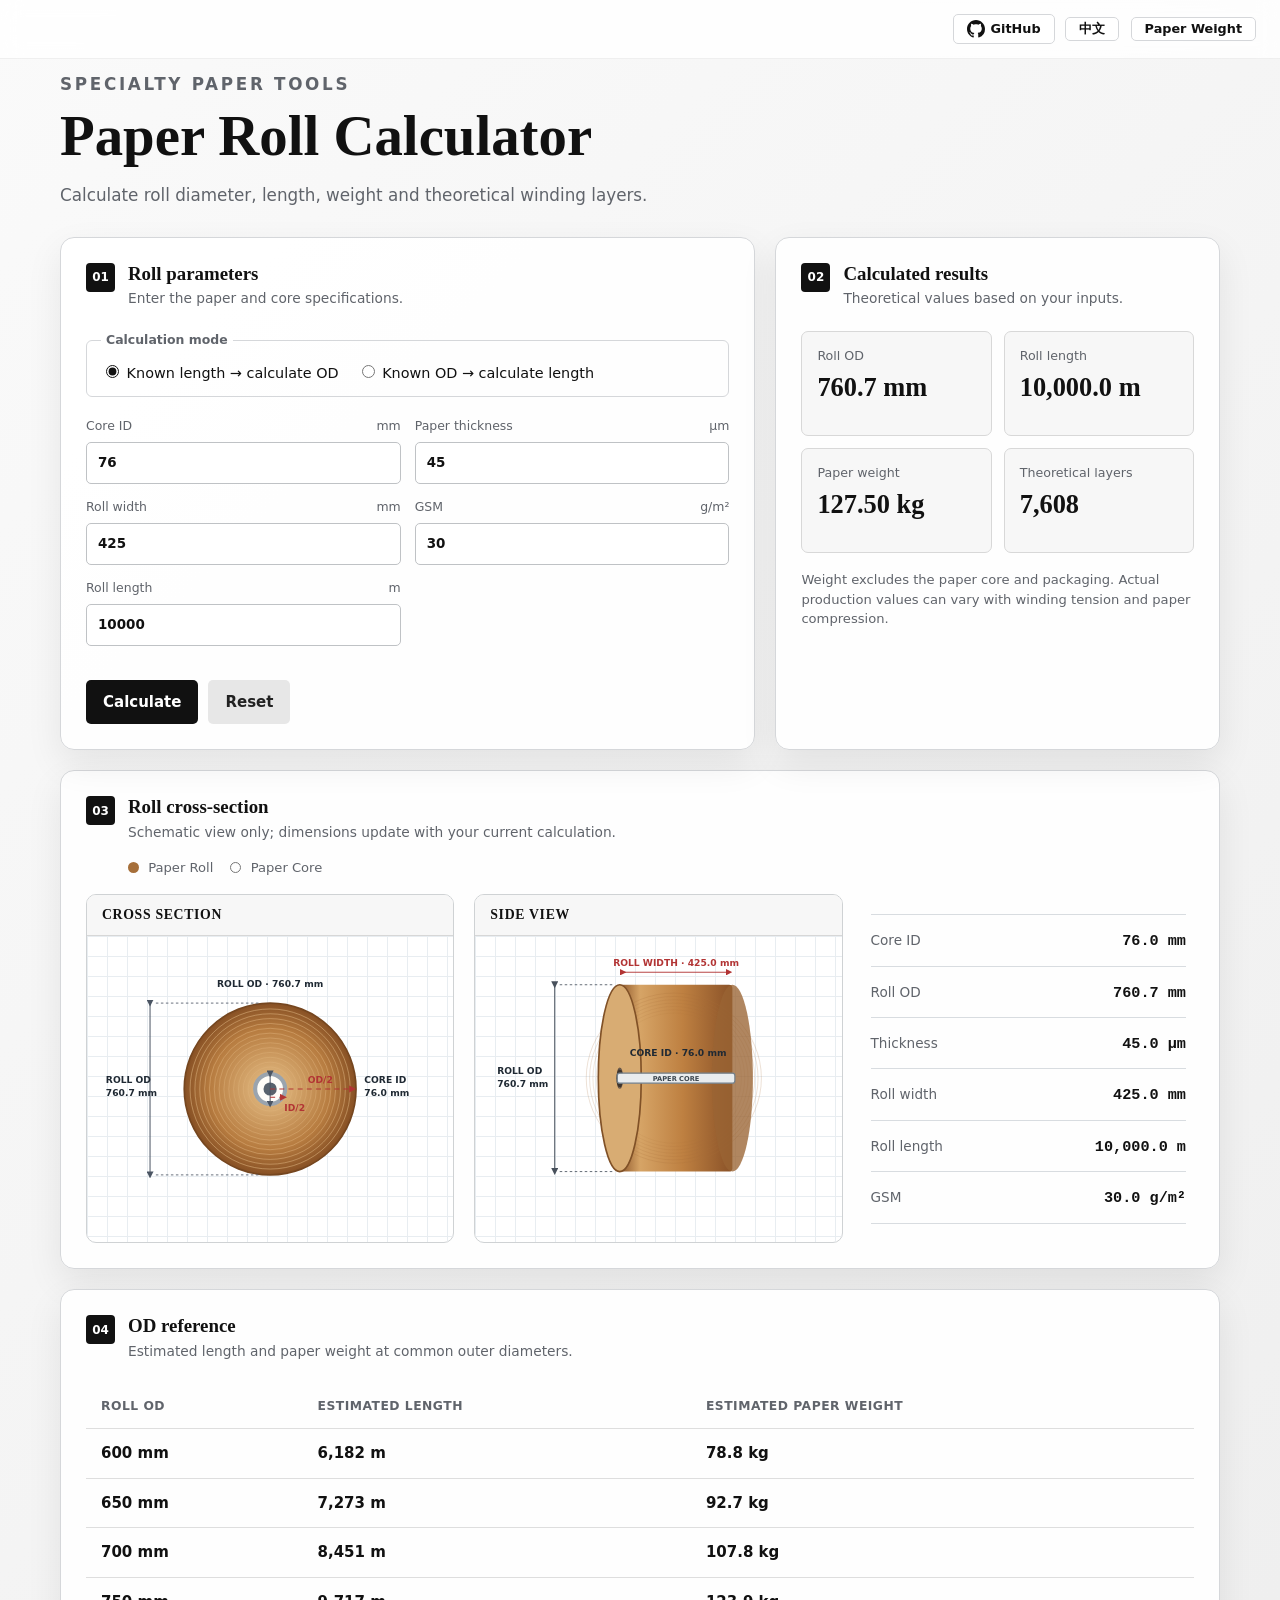
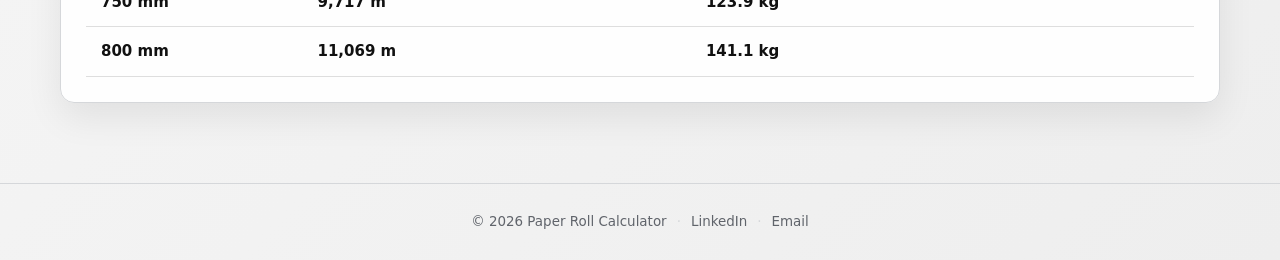
==== commit e5fe06d3: "Function update~" ====
--- a/index.html
+++ b/index.html
@@ -3,7 +3,7 @@
 <head>
   <meta charset="utf-8">
   <meta name="viewport" content="width=device-width, initial-scale=1">
-  <title data-i18n="title">Paper Roll Calculator</title>
+  <title data-i18n="title">Paper Reel Calculator</title>
   <link rel="stylesheet" href="style.css">
 </head>
 <body>
@@ -13,6 +13,7 @@
       <span>GitHub</span>
     </a>
     <button class="lang-toggle" id="lang-toggle" type="button" aria-label="Switch language">中文</button>
+    <a class="gh-link tool-link" href="paper-weight.html"><span data-i18n="weight_tool">Paper Weight Calculator</span></a>
   </nav>
   <main class="page-shell">
     <header class="hero">
--- a/style.css
+++ b/style.css
@@ -12,3 +12,5 @@
 @media (max-width:960px) { .visual-grid { grid-template-columns:1fr 1fr; }.spec-summary { grid-column:1/-1; grid-template-columns:repeat(3,1fr); gap:0 18px; }.spec-summary div { padding:12px 0; } }
 @media (max-width:760px) { .page-shell { width:min(100% - 22px,1160px); padding-top:60px; }.top-bar { padding:10px 16px; gap:8px; }.calculator-grid,.visual-grid { grid-template-columns:1fr; }.card { padding:19px; }.visual-legend { margin-left:0; }.svg-wrap { min-height:265px; }.svg-wrap svg { height:250px; }.spec-summary { grid-column:auto; grid-template-columns:1fr; } }
 @media (max-width:410px) { .field-grid,.results-grid { grid-template-columns:1fr; }.mode-control { display:grid; gap:8px; } }
+.weight-shell { max-width:920px; }.weight-grid { grid-template-columns:1fr 1fr; }.weight-modes { gap:10px 18px; }.weight-modes label { display:inline-flex; align-items:center; gap:4px; }.weight-results { grid-template-columns:1fr; }.weight-results>div { min-height:78px; }.weight-results strong { font-size:1.45rem; }.weight-highlight { background:#f1f2f3 !important; border-color:#bfc2c5 !important; }.formula-card { margin-top:20px; }.formula-display { display:grid; grid-template-columns:repeat(3,1fr); gap:12px; }.formula-display span { display:grid; place-items:center; min-height:76px; padding:12px; border:1px solid var(--line); border-radius:7px; background:#f7f7f7; color:#222; text-align:center; font:600 .92rem/1.5 ui-monospace,SFMono-Regular,Menlo,Consolas,monospace; }.tool-link { margin-left:2px; }
+@media (max-width:760px) { .weight-grid { grid-template-columns:1fr; }.formula-display { grid-template-columns:1fr; }.weight-shell { padding-top:68px; } }
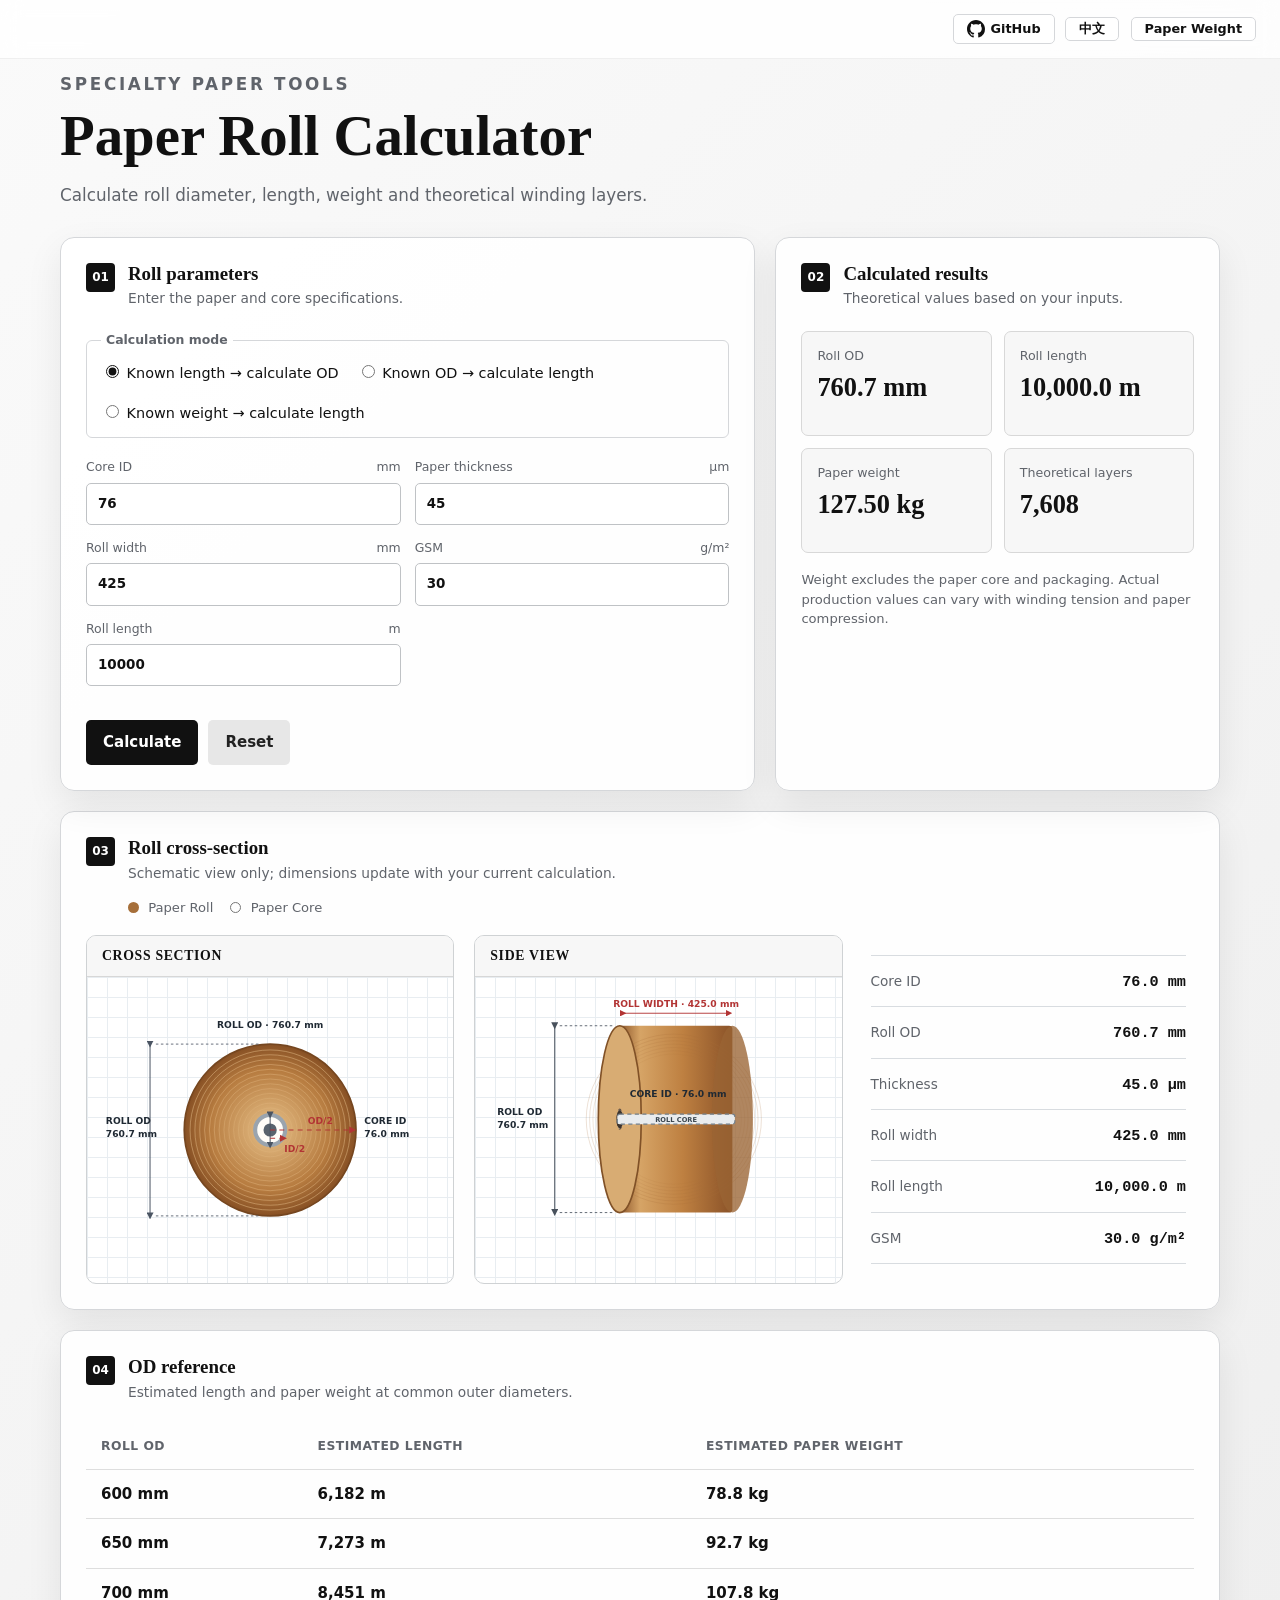
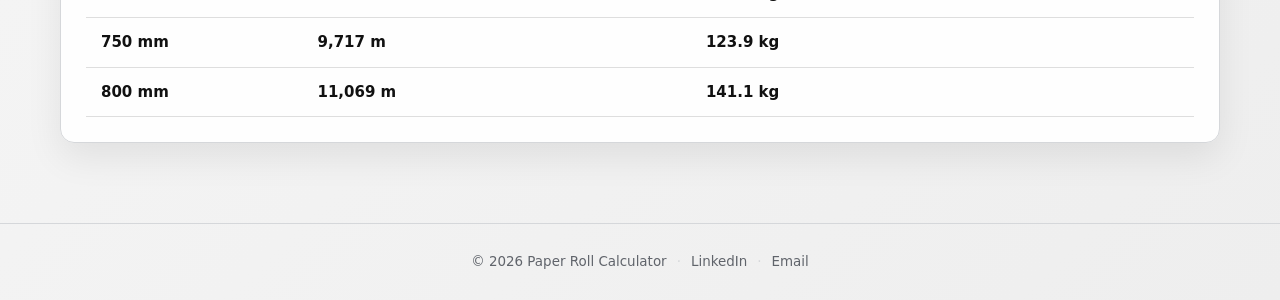
==== commit 904225cb: "feat: enhance paper roll calculator with weight-based length calculation and update UI for multi-mod" ====
--- a/index.html
+++ b/index.html
@@ -32,6 +32,7 @@
           <legend data-i18n="mode_legend">Calculation mode</legend>
           <label><input type="radio" name="mode" value="length" checked> <span data-i18n="mode_length">Known length → calculate OD</span></label>
           <label><input type="radio" name="mode" value="od"> <span data-i18n="mode_od">Known OD → calculate length</span></label>
+          <label><input type="radio" name="mode" value="weight"> <span data-i18n="mode_weight">Known weight → calculate length</span></label>
         </fieldset>
 
         <div class="field-grid">
@@ -41,6 +42,7 @@
           <label><span data-i18n="f_gsm">GSM</span> <em>g/m²</em><input id="gsm" type="number" min="1" step="0.1" value="30"></label>
           <label id="length-field"><span data-i18n="f_length">Roll length</span> <em>m</em><input id="length" type="number" min="1" step="1" value="10000"></label>
           <label id="od-field" class="is-hidden"><span data-i18n="f_od">Roll OD</span> <em>mm</em><input id="od" type="number" min="1" step="0.1" value="760.7"></label>
+          <label id="weight-field" class="is-hidden"><span data-i18n="f_weight">Roll weight</span> <em>kg</em><input id="weight" type="number" min="0.001" step="0.1" value="127.5"></label>
         </div>
         <p class="form-error" id="form-error" role="alert"></p>
         <div class="button-row"><button type="submit" data-i18n="btn_calc">Calculate</button><button type="button" class="secondary" id="btn-reset" data-i18n="btn_reset">Reset</button></div>
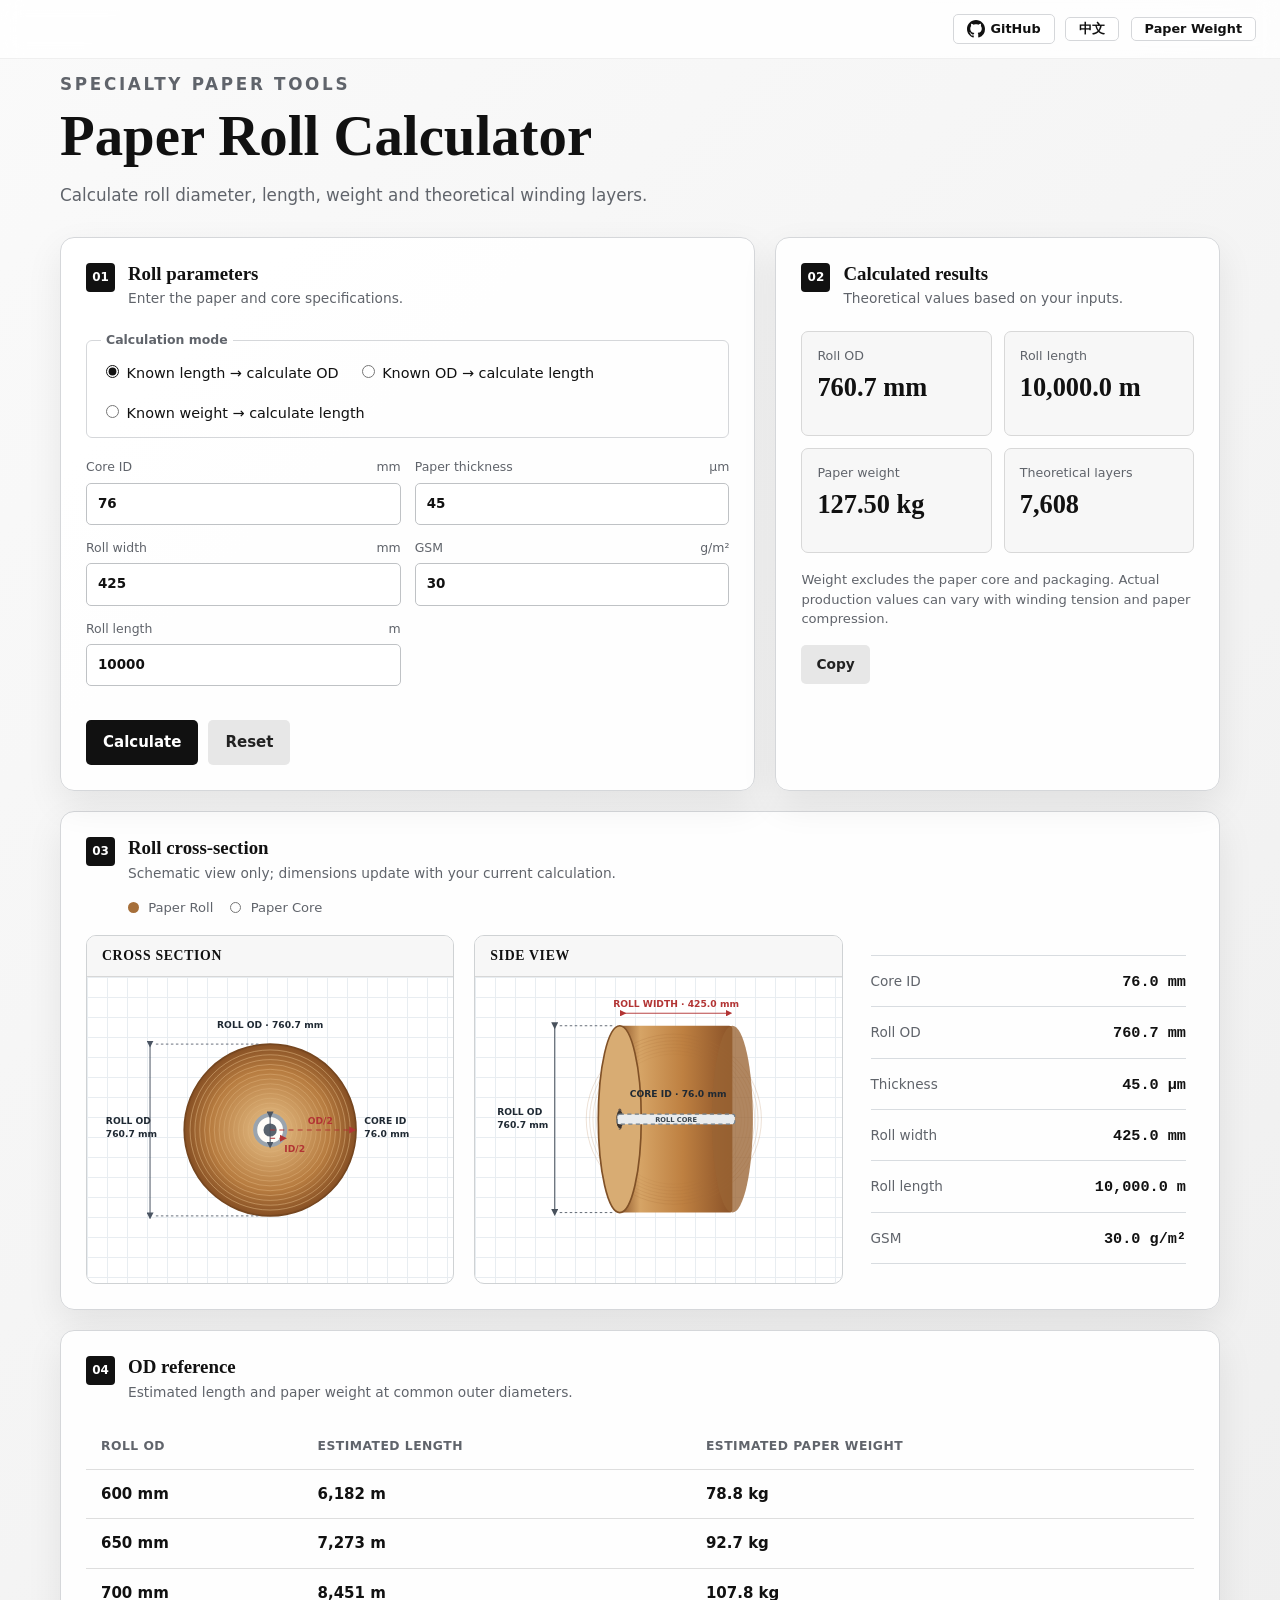
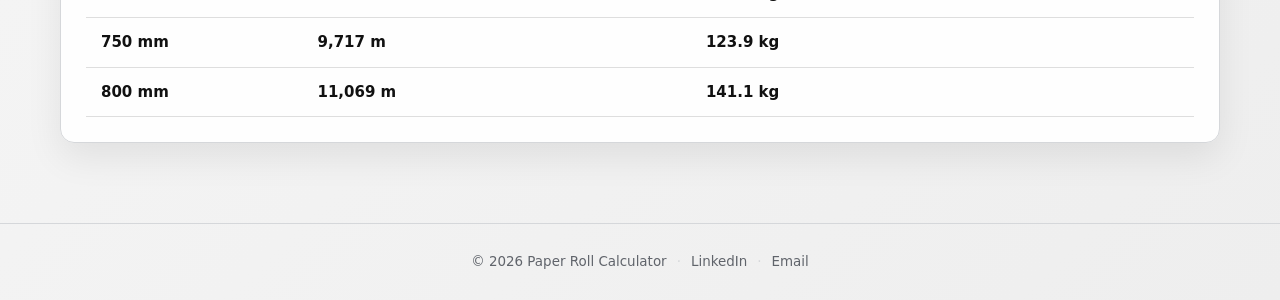
==== commit 633c0fd8: "feat: 计算结果区新增一键复制纸卷数据按钮 - 结果卡片底部新增「复制 / Copy」按钮与状态提示 - 复制内容为「参数名称: 数据」逐行格式，冒号使用英文半角 ":"，   标签随界面语言" ====
--- a/index.html
+++ b/index.html
@@ -57,6 +57,7 @@
           <div><span data-i18n="r_layers">Theoretical layers</span><strong id="result-layers">—</strong></div>
         </div>
         <p class="note" data-i18n="result_note">Weight excludes the paper core and packaging. Actual production values can vary with winding tension and paper compression.</p>
+        <div class="copy-row"><button type="button" class="copy-btn" id="btn-copy" data-i18n="btn_copy">Copy</button><span class="copy-feedback" id="copy-feedback" aria-live="polite"></span></div>
       </section>
     </section>
 
--- a/style.css
+++ b/style.css
@@ -14,3 +14,4 @@
 @media (max-width:410px) { .field-grid,.results-grid { grid-template-columns:1fr; }.mode-control { display:grid; gap:8px; } }
 .weight-shell { max-width:920px; }.weight-grid { grid-template-columns:1fr 1fr; }.weight-modes { gap:10px 18px; }.weight-modes label { display:inline-flex; align-items:center; gap:4px; }.weight-results { grid-template-columns:1fr; }.weight-results>div { min-height:78px; }.weight-results strong { font-size:1.45rem; }.weight-highlight { background:#f1f2f3 !important; border-color:#bfc2c5 !important; }.formula-card { margin-top:20px; }.formula-display { display:grid; grid-template-columns:repeat(3,1fr); gap:12px; }.formula-display span { display:grid; place-items:center; min-height:76px; padding:12px; border:1px solid var(--line); border-radius:7px; background:#f7f7f7; color:#222; text-align:center; font:600 .92rem/1.5 ui-monospace,SFMono-Regular,Menlo,Consolas,monospace; }.tool-link { margin-left:2px; }
 @media (max-width:760px) { .weight-grid { grid-template-columns:1fr; }.formula-display { grid-template-columns:1fr; }.weight-shell { padding-top:68px; } }
+.copy-row { display:flex; align-items:center; gap:10px; margin-top:16px; flex-wrap:wrap; }.copy-btn { background:#e7e7e7; color:#222; padding:9px 15px; font-size:.86rem; }.copy-btn:hover { background:#d9d9d9; }.copy-feedback { color:#1a7f37; font-size:.85rem; font-weight:650; }.copy-feedback.is-error { color:#a4352d; }
